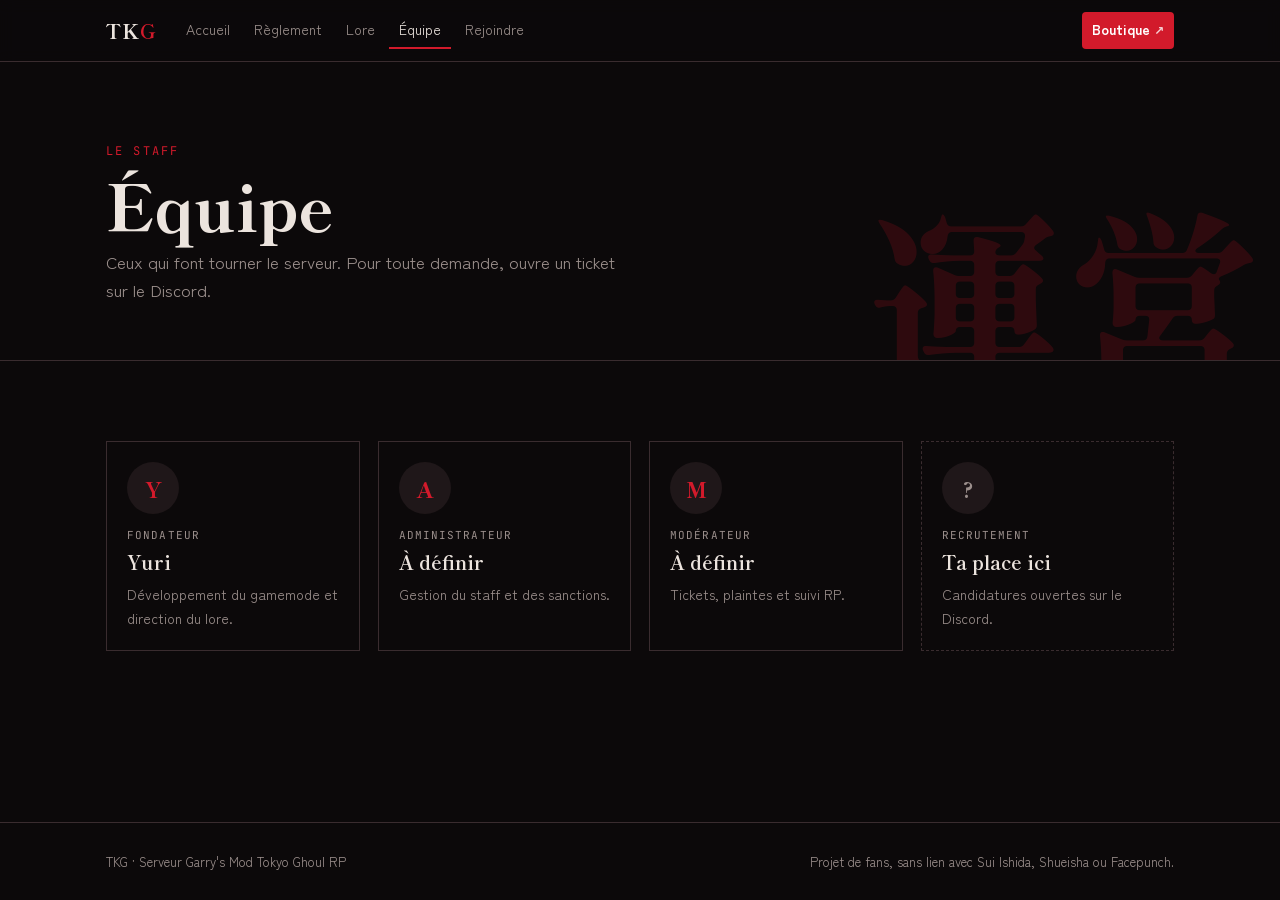
==== equipe.html @ f37225cc "Site en plusieurs pages, onglet Boutique vers Tebex, FAQ retirée Co-Authored-By: Claude Opus 5.5 <no" ====
<!doctype html>
<html lang="fr">
<head>
<meta charset="utf-8">
<meta name="viewport" content="width=device-width, initial-scale=1, viewport-fit=cover">
<title>Équipe — TKG</title>
<meta name="description" content="L'équipe du serveur TKG Tokyo Ghoul RP.">
<meta property="og:title" content="Équipe — TKG">
<meta property="og:description" content="L'équipe du serveur TKG Tokyo Ghoul RP.">
<meta name="theme-color" content="#0c090a">
<link rel="icon" href="data:image/svg+xml,%3Csvg xmlns='http://www.w3.org/2000/svg' viewBox='0 0 100 100'%3E%3Crect width='100' height='100' fill='%230c090a'/%3E%3Ccircle cx='50' cy='50' r='30' fill='%23d21a2b'/%3E%3Ccircle cx='50' cy='50' r='10' fill='%23050304'/%3E%3C/svg%3E">
<link rel="preconnect" href="https://fonts.googleapis.com">
<link rel="preconnect" href="https://fonts.gstatic.com" crossorigin>
<link rel="stylesheet" href="https://fonts.googleapis.com/css2?family=Shippori+Mincho+B1:wght@600;800&family=Zen+Kaku+Gothic+New:wght@400;500;700&family=JetBrains+Mono:wght@500&display=swap">
<link rel="stylesheet" href="style.css">
</head>
<body>
<nav>
  <div class="wrap">
    <a class="brand" href="index.html">TK<b>G</b></a>
    <div class="links">
      <a href="index.html">Accueil</a>
      <a href="reglement.html">Règlement</a>
      <a href="lore.html">Lore</a>
      <a href="equipe.html" aria-current="page">Équipe</a>
      <a href="rejoindre.html">Rejoindre</a>
      <a class="shop" href="https://pandora-tokyo-ghoul.tebex.store" target="_blank" rel="noopener">Boutique <span>↗</span></a>
    </div>
  </div>
</nav>
<main>
<header class="page-head">
  <div class="big" aria-hidden="true">運営</div>
  <div class="wrap">
    <div class="eyebrow">Le staff</div>
    <h1>Équipe</h1>
    <p>Ceux qui font tourner le serveur. Pour toute demande, ouvre un ticket sur le Discord.</p>
  </div>
</header>
<section>
  <div class="wrap">
    <div class="staff">
      <div class="member"><div class="avatar">Y</div><div class="role">Fondateur</div><h3>Yuri</h3><p>Développement du gamemode et direction du lore.</p></div>
      <div class="member"><div class="avatar">A</div><div class="role">Administrateur</div><h3>À définir</h3><p>Gestion du staff et des sanctions.</p></div>
      <div class="member"><div class="avatar">M</div><div class="role">Modérateur</div><h3>À définir</h3><p>Tickets, plaintes et suivi RP.</p></div>
      <div class="member open"><div class="avatar">?</div><div class="role">Recrutement</div><h3>Ta place ici</h3><p>Candidatures ouvertes sur le Discord.</p></div>
    </div>
  </div>
</section>
</main>
<footer>
  <div class="wrap">
    <span>TKG · Serveur Garry's Mod Tokyo Ghoul RP</span>
    <span>Projet de fans, sans lien avec Sui Ishida, Shueisha ou Facepunch.</span>
  </div>
</footer>
</body>
</html>
---- style.css ----
/* TKG — feuille de style commune à toutes les pages */
:root{
  --ink:#0c090a; --ink-2:#151012; --ink-3:#1f1719;
  --bone:#ece4de; --ash:#9b8f8c; --line:#3a2c2f; --soft:#cfc6c1;
  --blood:#d21a2b; --blood-dim:#7d0f1a; --rust:#e0554a;
  --ccg:#c9b98f;
  --f-display:"Shippori Mincho B1","Hiragino Mincho ProN","Times New Roman",serif;
  --f-body:"Zen Kaku Gothic New","Segoe UI",system-ui,sans-serif;
  --f-mono:"JetBrains Mono",ui-monospace,Menlo,monospace;
  color-scheme:dark;
}
*{box-sizing:border-box}
html{scroll-behavior:smooth}
@media (prefers-reduced-motion:reduce){html{scroll-behavior:auto}*{animation:none!important;transition:none!important}}
body{background:var(--ink);color:var(--bone);font-family:var(--f-body);font-size:16px;line-height:1.65;margin:0;min-height:100vh;display:flex;flex-direction:column}
main{flex:1}
body::before{content:"";position:fixed;inset:0 0 auto;height:env(safe-area-inset-top,0px);z-index:10;background:var(--ink)}
a{color:var(--rust)}
code{font-family:var(--f-mono);font-size:.9em;background:var(--ink-3);padding:1px 6px;border-radius:3px}
:focus-visible{outline:2px solid var(--blood);outline-offset:3px}
.wrap{max-width:1100px;margin:0 auto;padding-left:max(16px,env(safe-area-inset-left,0px));padding-right:max(16px,env(safe-area-inset-right,0px))}

/* NAVIGATION */
nav{position:sticky;top:env(safe-area-inset-top,0px);z-index:9;background:color-mix(in srgb,var(--ink) 90%,transparent);backdrop-filter:blur(8px);border-bottom:1px solid var(--line)}
nav .wrap{display:flex;align-items:center;gap:20px;padding-block:12px}
.brand{font-family:var(--f-display);font-weight:800;font-size:20px;letter-spacing:.04em;color:var(--bone);text-decoration:none;white-space:nowrap}
.brand b{color:var(--blood)}
.links{display:flex;gap:4px;overflow-x:auto;scrollbar-width:none;min-width:0;flex:1}
.links::-webkit-scrollbar{display:none}
.links a{color:var(--ash);text-decoration:none;font-size:14px;padding:6px 10px;border-radius:4px;white-space:nowrap;border-bottom:2px solid transparent}
.links a:hover{color:var(--bone);background:var(--ink-3)}
.links a[aria-current="page"]{color:var(--bone);border-bottom-color:var(--blood);border-radius:4px 4px 0 0}
.links a.shop{margin-left:auto;color:#fff;background:var(--blood);font-weight:700}
.links a.shop:hover{filter:brightness(1.15)}
.links a.shop span{font-size:12px;opacity:.8}

/* BOUTONS */
.cta{display:flex;flex-wrap:wrap;gap:12px}
.btn{display:inline-flex;align-items:center;gap:8px;font:600 15px var(--f-body);padding:12px 20px;border-radius:3px;text-decoration:none;cursor:pointer;border:1px solid var(--line);background:var(--ink-2);color:var(--bone)}
.btn.red{background:var(--blood);border-color:var(--blood);color:#fff}
.btn:hover{filter:brightness(1.15)}

/* ACCUEIL */
.hero{position:relative;overflow:hidden;border-bottom:1px solid var(--line)}
.hero .wrap{position:relative;padding-block:clamp(56px,10vw,120px) clamp(48px,8vw,96px);display:grid;grid-template-columns:1.3fr 1fr;gap:40px;align-items:center}
.kanji{position:absolute;right:-2vw;top:50%;transform:translateY(-50%);font-family:var(--f-display);font-weight:800;font-size:clamp(180px,32vw,420px);line-height:.85;color:var(--blood-dim);opacity:.28;writing-mode:vertical-rl;pointer-events:none;user-select:none}
.eyebrow{font-family:var(--f-mono);font-size:12px;letter-spacing:.18em;text-transform:uppercase;color:var(--blood)}
h1{font-family:var(--f-display);font-weight:800;font-size:clamp(40px,7vw,84px);line-height:1;margin:14px 0 18px;text-wrap:balance}
h1 em{font-style:normal;color:var(--blood)}
.lead{color:var(--ash);font-size:18px;max-width:52ch;margin:0 0 28px}
.eye{justify-self:center;width:min(280px,70vw);aspect-ratio:2/1;max-width:100%}
.eye svg{width:100%;height:100%}
.pupil{transform-origin:200px 100px;animation:pulse 4s ease-in-out infinite}
@keyframes pulse{50%{transform:scale(1.08)}}
.paths{display:grid;grid-template-columns:repeat(3,1fr);gap:1px;background:var(--line);border:1px solid var(--line)}
.paths a{background:var(--ink);padding:24px;text-decoration:none;color:var(--bone);min-width:0;display:flex;flex-direction:column;gap:6px}
.paths a:hover{background:var(--ink-2)}
.paths .jp{font-family:var(--f-display);font-size:26px;color:var(--blood);line-height:1}
.paths h3{margin:6px 0 0}
.paths p{color:var(--ash);font-size:15px;margin:0}
.paths .go{font-family:var(--f-mono);font-size:12px;color:var(--rust);margin-top:auto;padding-top:8px}

/* EN-TÊTE DES PAGES INTÉRIEURES */
.page-head{position:relative;overflow:hidden;border-bottom:1px solid var(--line)}
.page-head .wrap{padding-block:clamp(44px,7vw,80px) clamp(32px,5vw,56px);position:relative}
.page-head .big{position:absolute;right:max(16px,env(safe-area-inset-right,0px));bottom:-.18em;font-family:var(--f-display);font-weight:800;font-size:clamp(90px,16vw,200px);line-height:1;color:var(--blood-dim);opacity:.3;pointer-events:none;user-select:none}
.page-head h1{font-size:clamp(38px,6vw,64px);margin:10px 0 12px}
.page-head p{color:var(--ash);max-width:58ch;margin:0;font-size:17px;position:relative}

/* SECTIONS */
section{padding-block:clamp(44px,7vw,80px)}
section + section{border-top:1px solid var(--line)}
h2{font-family:var(--f-display);font-weight:800;font-size:clamp(26px,3.6vw,36px);line-height:1.15;margin:0 0 18px;text-wrap:balance}
h3{font-family:var(--f-display);font-size:22px;margin:0 0 8px;text-wrap:balance}
p{margin:0 0 14px}
.muted{color:var(--ash)}

/* ACTUALITÉS */
.news{display:grid;grid-template-columns:repeat(3,1fr);gap:18px}
.news article{border-top:2px solid var(--blood);background:var(--ink-2);padding:20px;min-width:0}
.news time{font-family:var(--f-mono);font-size:12px;color:var(--ash)}
.news h3{margin-top:6px;font-size:19px}
.news p{color:var(--ash);font-size:15px;margin:0}

/* RÈGLEMENT */
.rules{display:grid;grid-template-columns:240px 1fr;gap:36px}
.rules aside p{color:var(--ash);font-size:15px}
.acc{border-top:1px solid var(--line)}
details{border-bottom:1px solid var(--line)}
summary{list-style:none;cursor:pointer;display:flex;gap:16px;align-items:baseline;padding:16px 0;font-weight:700;font-size:17px}
summary::-webkit-details-marker{display:none}
summary .art{font-family:var(--f-mono);font-size:12px;color:var(--blood);min-width:52px}
summary::after{content:"+";margin-left:auto;color:var(--ash);font-family:var(--f-mono)}
details[open] summary::after{content:"−"}
details .body{padding:0 0 18px 68px;color:var(--soft);max-width:68ch}
details .body ul{margin:0;padding-left:18px;display:grid;gap:6px}
details .body strong{color:var(--bone)}

/* LORE */
.lore-intro{display:grid;grid-template-columns:1fr 1fr;gap:36px}
.lore-intro p{max-width:60ch}
.rc-label{display:flex;justify-content:space-between;gap:12px;flex-wrap:wrap;font-family:var(--f-mono);font-size:12px;color:var(--ash);margin-bottom:8px}
.scale-wrap{overflow-x:auto}
.scale{display:grid;grid-template-columns:repeat(9,minmax(74px,1fr));min-width:680px}
.scale div{padding:12px 10px;border-left:1px solid var(--ink)}
.scale b{display:block;font-family:var(--f-display);font-size:22px}
.scale span{font-family:var(--f-mono);font-size:11px;font-variant-numeric:tabular-nums}
.scale small{display:block;font-size:11px;line-height:1.3;margin-top:6px;opacity:.85}
.camps{display:grid;grid-template-columns:1fr 1fr;gap:20px}
.camp{padding:26px;background:var(--ink-2);border:1px solid var(--line);min-width:0}
.camp.ghoul{border-top:3px solid var(--blood)}
.camp.ccg{border-top:3px solid var(--ccg)}
.camp.ccg h3{color:var(--ccg)}
.camp ul{padding-left:18px;margin:0;color:var(--soft);display:grid;gap:6px}
.kagune{display:grid;grid-template-columns:repeat(4,1fr);gap:1px;background:var(--line);border:1px solid var(--line)}
.kagune div{background:var(--ink);padding:22px;min-width:0}
.kagune .jp{font-family:var(--f-display);color:var(--blood);font-size:28px;line-height:1}
.kagune h3{margin:10px 0 2px}
.kagune .where{font-family:var(--f-mono);font-size:11px;color:var(--ash);text-transform:uppercase;letter-spacing:.1em;margin-bottom:10px}
.kagune p{font-size:15px;color:var(--soft);margin:0}
.note{margin-top:18px;font-size:15px;color:var(--ash);max-width:70ch}

/* ÉQUIPE */
.staff{display:grid;grid-template-columns:repeat(4,1fr);gap:18px}
.member{padding:20px;border:1px solid var(--line);min-width:0}
.avatar{width:52px;height:52px;border-radius:50%;display:grid;place-items:center;font-family:var(--f-display);font-weight:800;font-size:22px;background:var(--ink-3);color:var(--blood);margin-bottom:12px}
.member .role{font-family:var(--f-mono);font-size:11px;letter-spacing:.1em;text-transform:uppercase;color:var(--ash)}
.member h3{font-size:19px;margin:2px 0 6px}
.member p{font-size:14px;color:var(--ash);margin:0}
.member.open{border-style:dashed}
.member.open .avatar{color:var(--ash)}

/* REJOINDRE */
.join{display:grid;grid-template-columns:1fr 1fr;gap:20px}
.join .card{padding:28px;background:var(--ink-2);border:1px solid var(--line);min-width:0}
.ip{display:flex;gap:10px;align-items:center;flex-wrap:wrap;margin:14px 0}
.ip code{font-size:17px;background:var(--ink);border:1px solid var(--line);padding:10px 14px;user-select:all;overflow-wrap:anywhere}
.steps{padding-left:20px;margin:0;color:var(--soft);display:grid;gap:6px}
.copied{font-family:var(--f-mono);font-size:12px;color:var(--rust)}

footer{padding-block:28px;color:var(--ash);font-size:13px;border-top:1px solid var(--line)}
footer .wrap{display:flex;justify-content:space-between;flex-wrap:wrap;gap:12px}

@media (max-width:900px){
  .hero .wrap,.rules,.lore-intro,.camps,.join{grid-template-columns:1fr}
  .eye{display:none}
  .news,.paths{grid-template-columns:1fr}
  .kagune,.staff{grid-template-columns:1fr 1fr}
}
@media (max-width:520px){
  .kagune,.staff{grid-template-columns:1fr}
  details .body{padding-left:0}
  .brand{font-size:18px}
}
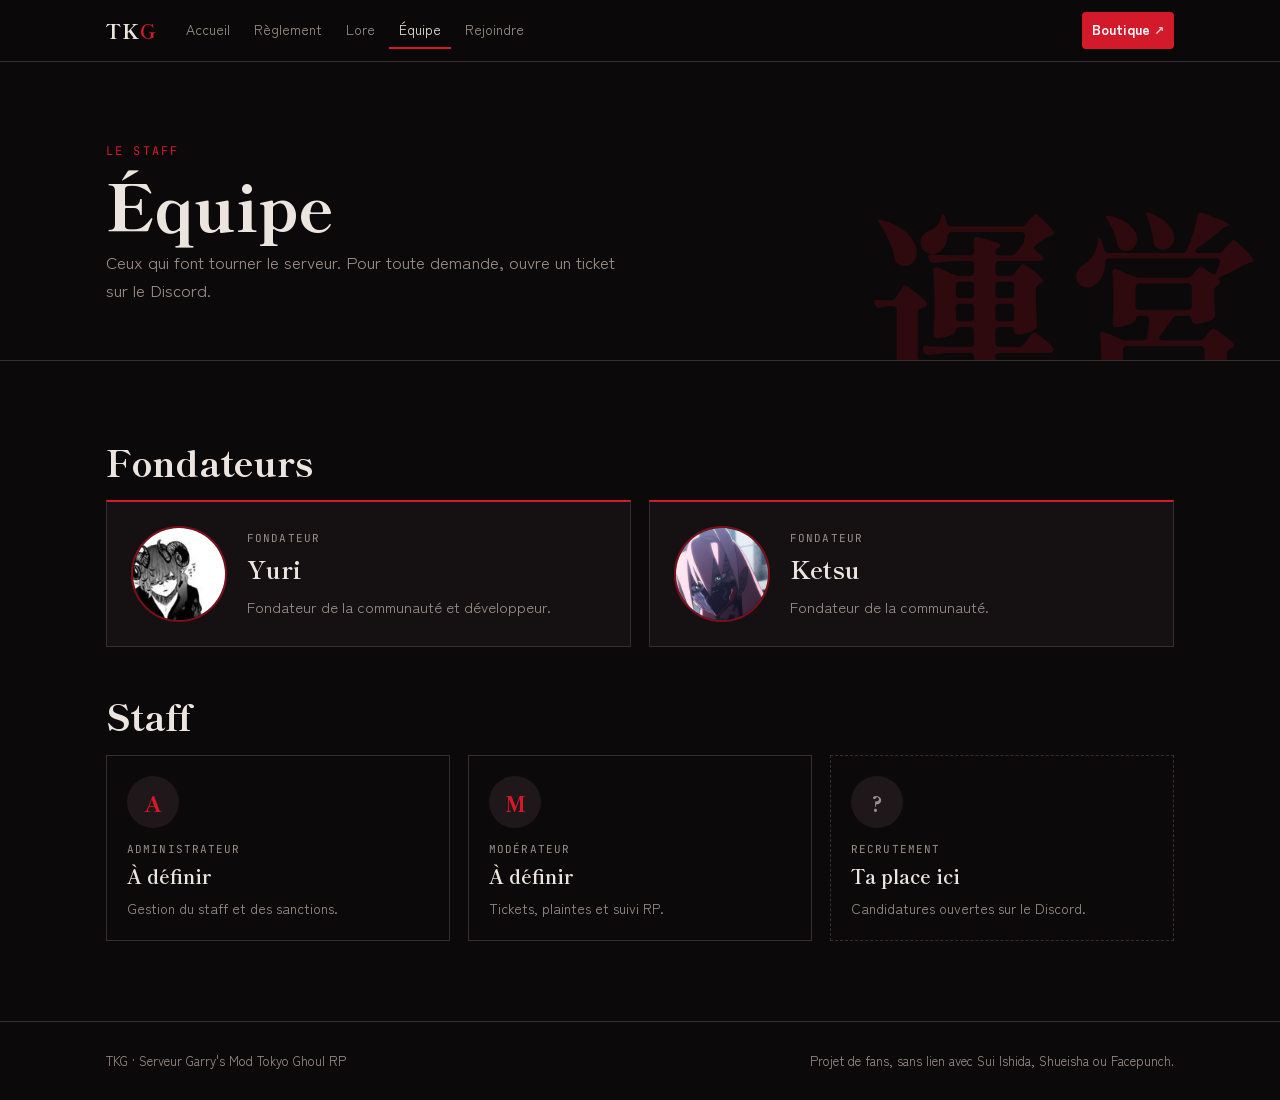
==== commit 0b098277: "Équipe : fondateurs Yuri et Ketsu avec photos de profil Co-Authored-By: Claude Opus 5.5 <noreply@ant" ====
--- a/equipe.html
+++ b/equipe.html
@@ -39,8 +39,13 @@
 </header>
 <section>
   <div class="wrap">
+    <h2>Fondateurs</h2>
+    <div class="founders">
+      <div class="member founder"><img class="avatar" src="images/yuri.jpg" alt="Photo de profil de Yuri" width="96" height="96"><div><div class="role">Fondateur</div><h3>Yuri</h3><p>Fondateur de la communauté et développeur.</p></div></div>
+      <div class="member founder"><img class="avatar" src="images/ketsu.jpg" alt="Photo de profil de Ketsu" width="96" height="96"><div><div class="role">Fondateur</div><h3>Ketsu</h3><p>Fondateur de la communauté.</p></div></div>
+    </div>
+    <h2 class="staff-title">Staff</h2>
     <div class="staff">
-      <div class="member"><div class="avatar">Y</div><div class="role">Fondateur</div><h3>Yuri</h3><p>Développement du gamemode et direction du lore.</p></div>
       <div class="member"><div class="avatar">A</div><div class="role">Administrateur</div><h3>À définir</h3><p>Gestion du staff et des sanctions.</p></div>
       <div class="member"><div class="avatar">M</div><div class="role">Modérateur</div><h3>À définir</h3><p>Tickets, plaintes et suivi RP.</p></div>
       <div class="member open"><div class="avatar">?</div><div class="role">Recrutement</div><h3>Ta place ici</h3><p>Candidatures ouvertes sur le Discord.</p></div>
--- a/style.css
+++ b/style.css
@@ -121,7 +121,15 @@
 .note{margin-top:18px;font-size:15px;color:var(--ash);max-width:70ch}
 
 /* ÉQUIPE */
-.staff{display:grid;grid-template-columns:repeat(4,1fr);gap:18px}
+.founders{display:grid;grid-template-columns:1fr 1fr;gap:18px}
+.member.founder{display:flex;gap:20px;align-items:center;padding:24px;background:var(--ink-2);border-top:2px solid var(--blood)}
+.member.founder > div{min-width:0}
+.member.founder .avatar{width:96px;height:96px;margin:0;flex:none}
+.member.founder h3{font-size:24px}
+.member.founder p{font-size:15px}
+img.avatar{object-fit:cover;border:2px solid var(--blood-dim);background:var(--ink-3)}
+.staff-title{margin-top:48px}
+.staff{display:grid;grid-template-columns:repeat(3,1fr);gap:18px}
 .member{padding:20px;border:1px solid var(--line);min-width:0}
 .avatar{width:52px;height:52px;border-radius:50%;display:grid;place-items:center;font-family:var(--f-display);font-weight:800;font-size:22px;background:var(--ink-3);color:var(--blood);margin-bottom:12px}
 .member .role{font-family:var(--f-mono);font-size:11px;letter-spacing:.1em;text-transform:uppercase;color:var(--ash)}
@@ -144,7 +152,7 @@
 @media (max-width:900px){
   .hero .wrap,.rules,.lore-intro,.camps,.join{grid-template-columns:1fr}
   .eye{display:none}
-  .news,.paths{grid-template-columns:1fr}
+  .news,.paths,.founders{grid-template-columns:1fr}
   .kagune,.staff{grid-template-columns:1fr 1fr}
 }
 @media (max-width:520px){
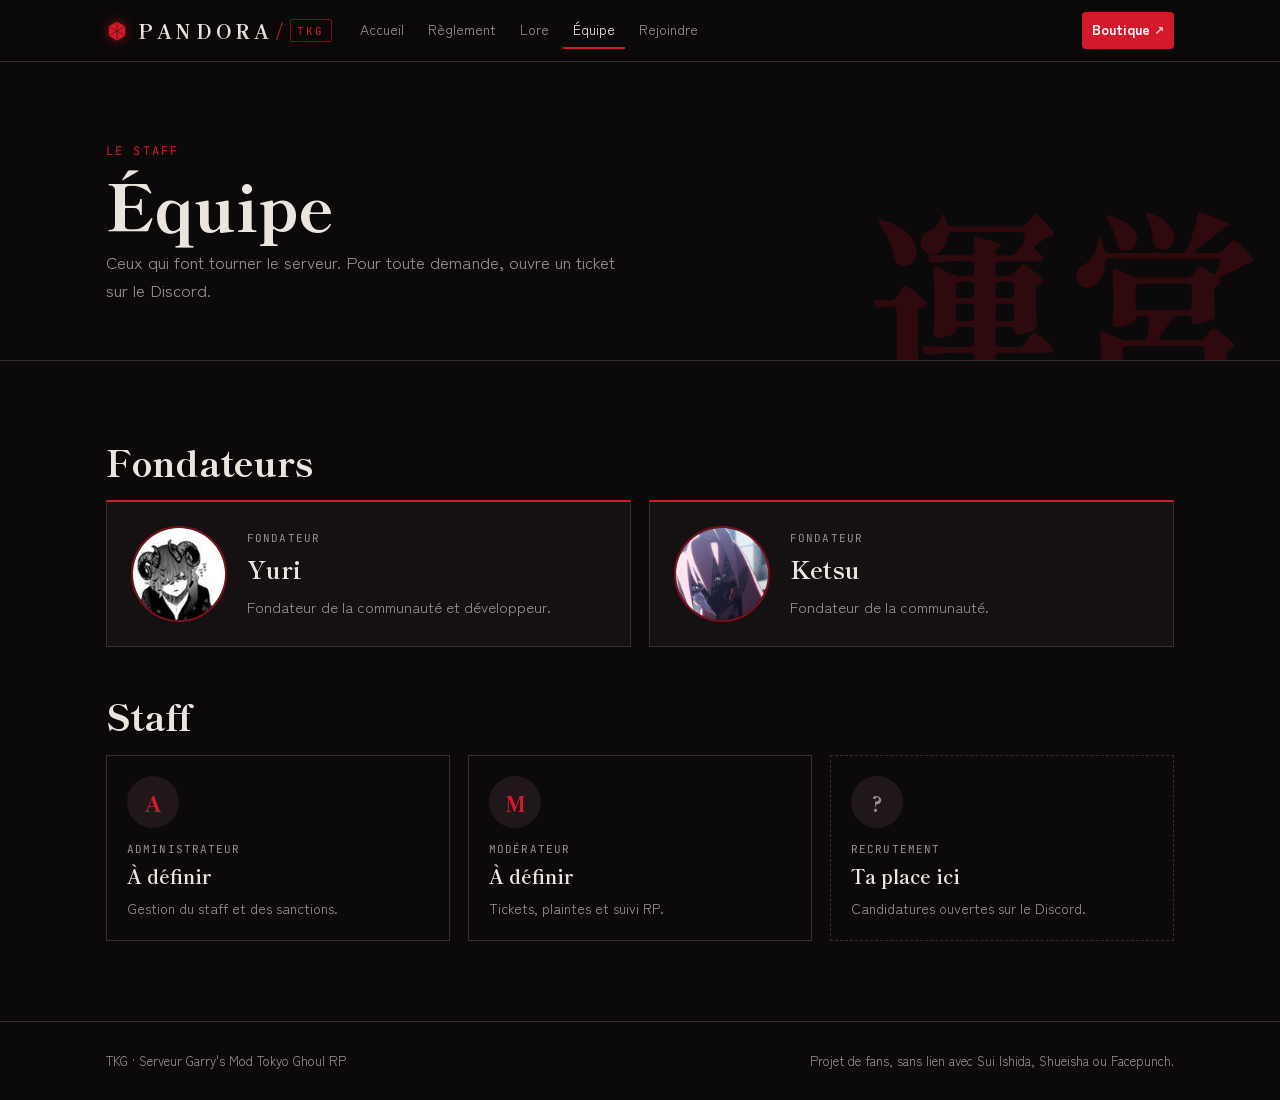
==== commit 1b9213d1: "Logo PANDORA / TKG avec gemme hexagonale Co-Authored-By: Claude Opus 5.5 <noreply@anthropic.com> Cla" ====
--- a/equipe.html
+++ b/equipe.html
@@ -17,7 +17,7 @@
 <body>
 <nav>
   <div class="wrap">
-    <a class="brand" href="index.html">TK<b>G</b></a>
+    <a class="brand" href="index.html" aria-label="Pandora - TKG, accueil"><svg class="mark" viewBox="0 0 24 24" aria-hidden="true"><path d="M12 1.5 21 6.75v10.5L12 22.5 3 17.25V6.75Z"/><path class="cut" d="M12 1.5v21M3 6.75l18 10.5M21 6.75 3 17.25"/></svg><span class="name">PANDORA</span><span class="sep" aria-hidden="true"></span><span class="tag">TKG</span></a>
     <div class="links">
       <a href="index.html">Accueil</a>
       <a href="reglement.html">Règlement</a>
--- a/style.css
+++ b/style.css
@@ -23,8 +23,14 @@
 /* NAVIGATION */
 nav{position:sticky;top:env(safe-area-inset-top,0px);z-index:9;background:color-mix(in srgb,var(--ink) 90%,transparent);backdrop-filter:blur(8px);border-bottom:1px solid var(--line)}
 nav .wrap{display:flex;align-items:center;gap:20px;padding-block:12px}
-.brand{font-family:var(--f-display);font-weight:800;font-size:20px;letter-spacing:.04em;color:var(--bone);text-decoration:none;white-space:nowrap}
-.brand b{color:var(--blood)}
+.brand{display:inline-flex;align-items:center;gap:10px;color:var(--bone);text-decoration:none;white-space:nowrap;flex:none}
+.brand .mark{width:22px;height:22px;filter:drop-shadow(0 0 6px rgba(210,26,43,.55));transition:transform .4s}
+.brand .mark path{fill:var(--blood)}
+.brand .mark .cut{fill:none;stroke:var(--ink);stroke-width:.9;opacity:.55}
+.brand:hover .mark{transform:rotate(60deg)}
+.brand .name{font-family:var(--f-display);font-weight:800;font-size:19px;letter-spacing:.22em;margin-right:-.22em;background:linear-gradient(180deg,var(--bone) 55%,#b9aaa4);-webkit-background-clip:text;background-clip:text;color:transparent}
+.brand .sep{width:1px;height:18px;background:var(--blood);transform:skewX(-18deg)}
+.brand .tag{font-family:var(--f-mono);font-size:11px;letter-spacing:.2em;margin-right:-.2em;color:var(--blood);border:1px solid var(--blood-dim);padding:2px 6px 1px;border-radius:2px}
 .links{display:flex;gap:4px;overflow-x:auto;scrollbar-width:none;min-width:0;flex:1}
 .links::-webkit-scrollbar{display:none}
 .links a{color:var(--ash);text-decoration:none;font-size:14px;padding:6px 10px;border-radius:4px;white-space:nowrap;border-bottom:2px solid transparent}
@@ -158,5 +164,37 @@
 @media (max-width:520px){
   .kagune,.staff{grid-template-columns:1fr}
   details .body{padding-left:0}
-  .brand{font-size:18px}
+  .brand{gap:7px}
+  .brand .name{font-size:15px;letter-spacing:.14em;margin-right:-.14em}
+  .brand .mark{width:18px;height:18px}
+  .brand .tag{font-size:10px;padding:1px 4px}
 }
+
+/* COMING SOON */
+.soon{position:relative;overflow:hidden;display:grid;place-items:center;text-align:center;min-height:62vh;padding-block:80px}
+.soon .wrap{position:relative;display:flex;flex-direction:column;align-items:center;gap:6px}
+.soon-jp{font-family:var(--f-display);font-weight:800;font-size:clamp(120px,24vw,260px);line-height:1;color:var(--blood-dim);opacity:.35;user-select:none;margin-bottom:-.35em}
+.soon h1{margin:6px 0 0;position:relative}
+.soon h1::after{content:"";display:block;width:56px;height:2px;background:var(--blood);margin:22px auto 0}
+h1 .sub{display:block;font-size:.5em;line-height:1.15;margin-top:.35em}
+
+/* ACCUEIL — fond : Nerima de nuit (lueur, kanji, immeubles, pluie, grain) */
+:root{--sky-red:#d21a2b;--sky-amber:#c98a4a;--sky-far:#140d0f;--sky-near:#070505}
+.hero{background:var(--ink);isolation:isolate}
+.hero .wrap{grid-template-columns:minmax(0,1fr);padding-bottom:clamp(170px,24vw,280px)}
+.hero .wrap > div{max-width:720px}
+.backdrop{position:absolute;inset:0;z-index:-1;pointer-events:none;overflow:hidden}
+.glow{position:absolute;inset:0;background:
+  radial-gradient(70% 55% at 78% 100%,rgba(210,26,43,.42),transparent 70%),
+  radial-gradient(40% 35% at 15% 105%,rgba(201,138,74,.14),transparent 70%),
+  radial-gradient(60% 50% at 50% -10%,rgba(125,15,26,.25),transparent 70%)}
+.backdrop .kanji{opacity:.3}
+.skyline{position:absolute;left:0;right:0;bottom:0;width:100%;height:min(36%,280px)}
+.skyline .far{fill:var(--sky-far)}
+.skyline .near{fill:var(--sky-near)}
+.skyline .wins{animation:flicker 7s steps(1) infinite}
+@keyframes flicker{0%,100%{opacity:.95}46%{opacity:.75}48%{opacity:.95}83%{opacity:.85}}
+.rain{position:absolute;inset:-20% 0 0;background:repeating-linear-gradient(104deg,transparent 0 22px,rgba(236,228,222,.045) 22px 23px,transparent 23px 61px);background-size:200px 600px;animation:rain 1.1s linear infinite;mask-image:linear-gradient(transparent,#000 30%,#000 80%,transparent)}
+@keyframes rain{to{background-position:-40px 600px}}
+.grain{position:absolute;inset:0;opacity:.09;mix-blend-mode:overlay;background-image:url("data:image/svg+xml,%3Csvg xmlns='http://www.w3.org/2000/svg' width='160' height='160'%3E%3Cfilter id='n'%3E%3CfeTurbulence type='fractalNoise' baseFrequency='.9' numOctaves='2' stitchTiles='stitch'/%3E%3C/filter%3E%3Crect width='100%25' height='100%25' filter='url(%23n)'/%3E%3C/svg%3E")}
+.hero::after{content:"";position:absolute;left:0;right:0;bottom:0;height:1px;background:linear-gradient(90deg,transparent,var(--blood),transparent);opacity:.6}
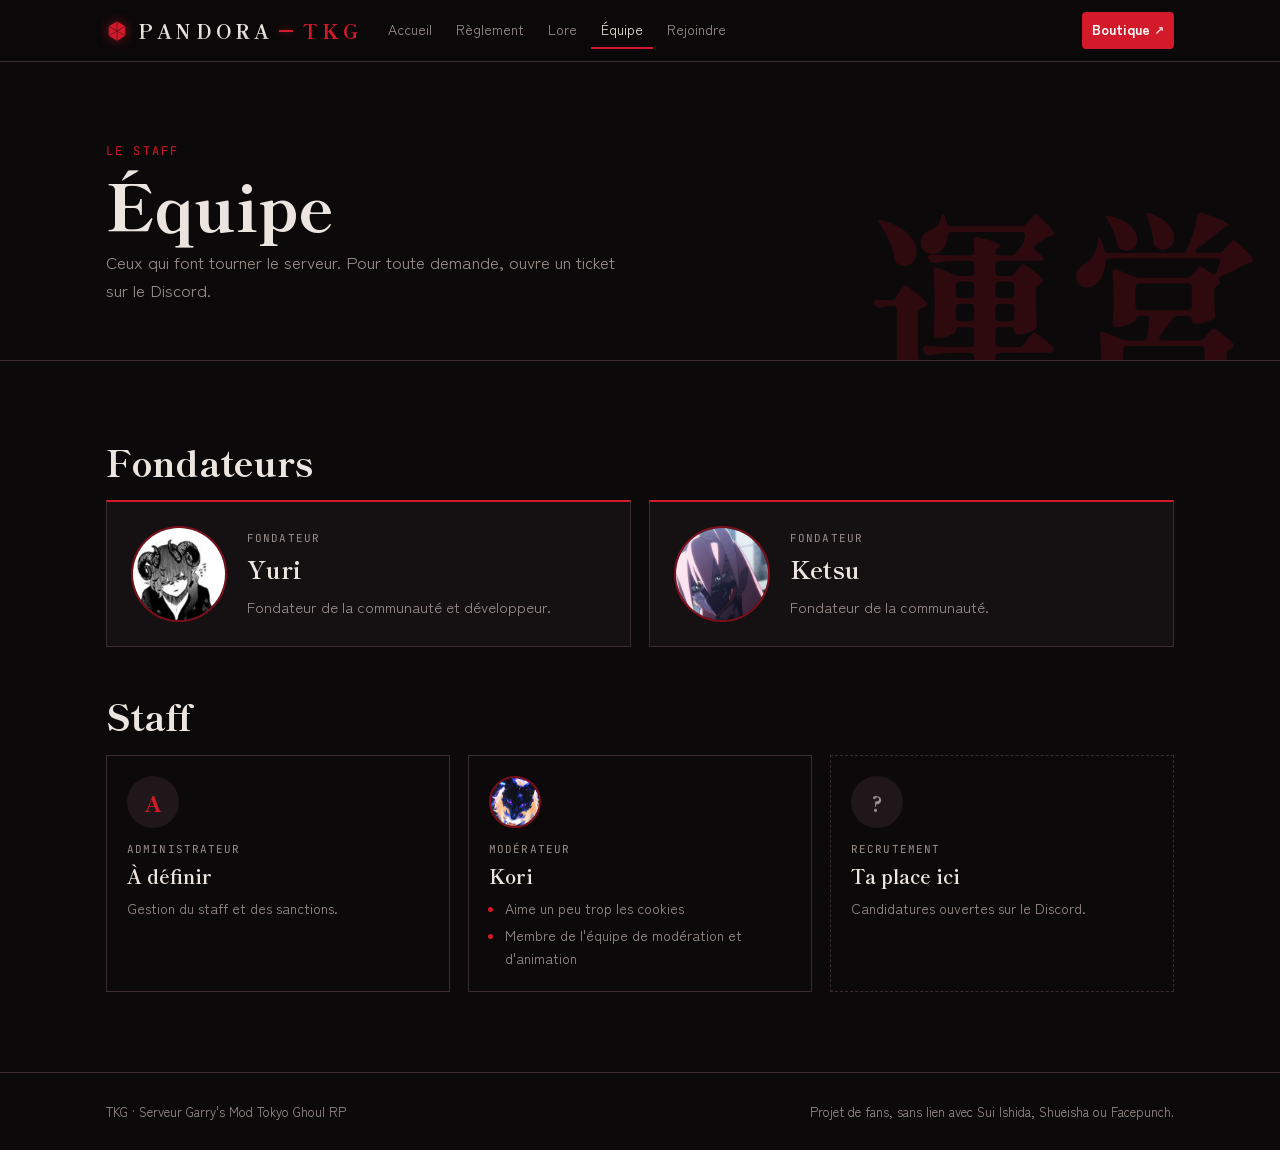
==== commit 264ec2bc: "Équipe : Kori, modérateur Co-Authored-By: Claude Opus 5.5 <noreply@anthropic.com> Claude-Session: ht" ====
--- a/equipe.html
+++ b/equipe.html
@@ -47,7 +47,7 @@
     <h2 class="staff-title">Staff</h2>
     <div class="staff">
       <div class="member"><div class="avatar">A</div><div class="role">Administrateur</div><h3>À définir</h3><p>Gestion du staff et des sanctions.</p></div>
-      <div class="member"><div class="avatar">M</div><div class="role">Modérateur</div><h3>À définir</h3><p>Tickets, plaintes et suivi RP.</p></div>
+      <div class="member"><img class="avatar" src="images/kori.jpg" alt="Photo de profil de Kori" width="52" height="52"><div class="role">Modérateur</div><h3>Kori</h3><ul class="traits"><li>Aime un peu trop les cookies</li><li>Membre de l'équipe de modération et d'animation</li></ul></div>
       <div class="member open"><div class="avatar">?</div><div class="role">Recrutement</div><h3>Ta place ici</h3><p>Candidatures ouvertes sur le Discord.</p></div>
     </div>
   </div>
--- a/style.css
+++ b/style.css
@@ -29,8 +29,8 @@
 .brand .mark .cut{fill:none;stroke:var(--ink);stroke-width:.9;opacity:.55}
 .brand:hover .mark{transform:rotate(60deg)}
 .brand .name{font-family:var(--f-display);font-weight:800;font-size:19px;letter-spacing:.22em;margin-right:-.22em;background:linear-gradient(180deg,var(--bone) 55%,#b9aaa4);-webkit-background-clip:text;background-clip:text;color:transparent}
-.brand .sep{width:1px;height:18px;background:var(--blood);transform:skewX(-18deg)}
-.brand .tag{font-family:var(--f-mono);font-size:11px;letter-spacing:.2em;margin-right:-.2em;color:var(--blood);border:1px solid var(--blood-dim);padding:2px 6px 1px;border-radius:2px}
+.brand .sep{width:14px;height:2px;background:var(--blood);box-shadow:0 0 6px rgba(210,26,43,.6)}
+.brand .tag{font-family:var(--f-display);font-weight:800;font-size:19px;letter-spacing:.22em;margin-right:-.22em;color:var(--blood)}
 .links{display:flex;gap:4px;overflow-x:auto;scrollbar-width:none;min-width:0;flex:1}
 .links::-webkit-scrollbar{display:none}
 .links a{color:var(--ash);text-decoration:none;font-size:14px;padding:6px 10px;border-radius:4px;white-space:nowrap;border-bottom:2px solid transparent}
@@ -167,7 +167,8 @@
   .brand{gap:7px}
   .brand .name{font-size:15px;letter-spacing:.14em;margin-right:-.14em}
   .brand .mark{width:18px;height:18px}
-  .brand .tag{font-size:10px;padding:1px 4px}
+  .brand .tag{font-size:15px;letter-spacing:.14em;margin-right:-.14em}
+  .brand .sep{width:9px}
 }
 
 /* COMING SOON */
@@ -198,3 +199,32 @@
 @keyframes rain{to{background-position:-40px 600px}}
 .grain{position:absolute;inset:0;opacity:.09;mix-blend-mode:overlay;background-image:url("data:image/svg+xml,%3Csvg xmlns='http://www.w3.org/2000/svg' width='160' height='160'%3E%3Cfilter id='n'%3E%3CfeTurbulence type='fractalNoise' baseFrequency='.9' numOctaves='2' stitchTiles='stitch'/%3E%3C/filter%3E%3Crect width='100%25' height='100%25' filter='url(%23n)'/%3E%3C/svg%3E")}
 .hero::after{content:"";position:absolute;left:0;right:0;bottom:0;height:1px;background:linear-gradient(90deg,transparent,var(--blood),transparent);opacity:.6}
+
+/* LORE — chronologie des archives de Nerima */
+.lore-head h1{font-size:clamp(36px,6vw,68px)}
+.chrono{list-style:none;margin:0;padding:0;position:relative;display:grid;gap:clamp(36px,5vw,56px)}
+.chrono::before{content:"";position:absolute;left:200px;top:8px;bottom:8px;width:1px;background:linear-gradient(var(--blood-dim),var(--line) 30%,var(--line) 70%,var(--blood-dim))}
+.chrono li{display:grid;grid-template-columns:200px minmax(0,1fr);gap:0;position:relative}
+.chrono li::before{content:"";position:absolute;left:196px;top:12px;width:9px;height:9px;background:var(--ink);border:1px solid var(--blood);transform:rotate(45deg)}
+.chrono li.hot::before{background:var(--blood);box-shadow:0 0 12px rgba(210,26,43,.7)}
+.chrono .when{padding-right:28px;text-align:right;display:flex;flex-direction:column;gap:2px}
+.chrono .d{font-family:var(--f-mono);font-size:11px;letter-spacing:.14em;text-transform:uppercase;color:var(--ash)}
+.chrono .y{font-family:var(--f-display);font-weight:800;font-size:clamp(26px,3vw,34px);line-height:1.05;color:var(--blood);font-variant-numeric:tabular-nums}
+.chrono .what{padding-left:36px;max-width:66ch}
+.chrono h2{font-size:clamp(22px,2.6vw,28px);margin-bottom:10px}
+.chrono p{color:var(--soft)}
+.chrono blockquote{margin:20px 0;padding:18px 22px;border-left:2px solid var(--blood);background:linear-gradient(90deg,rgba(125,15,26,.22),transparent);font-family:var(--f-display);font-size:clamp(18px,2vw,21px);line-height:1.5;color:var(--bone)}
+.chrono blockquote strong{color:var(--blood)}
+.arrival{text-align:center;background:radial-gradient(60% 90% at 50% 100%,rgba(210,26,43,.22),transparent 70%)}
+.arrival .wrap{display:flex;flex-direction:column;align-items:center;gap:28px}
+.arrival .line{font-family:var(--f-display);font-weight:800;font-size:clamp(26px,4.2vw,46px);line-height:1.2;margin:0;text-wrap:balance}
+.arrival .line em{font-style:normal;color:var(--blood)}
+@media (max-width:700px){
+  .chrono::before{left:4px}
+  .chrono li{grid-template-columns:1fr;gap:8px;padding-left:28px}
+  .chrono li::before{left:0}
+  .chrono .when{text-align:left;padding-right:0;flex-direction:row;align-items:baseline;gap:12px;flex-wrap:wrap}
+  .chrono .what{padding-left:0}
+}
+.member .traits{margin:0;padding-left:16px;font-size:14px;color:var(--ash);display:grid;gap:4px}
+.member .traits li::marker{color:var(--blood)}
